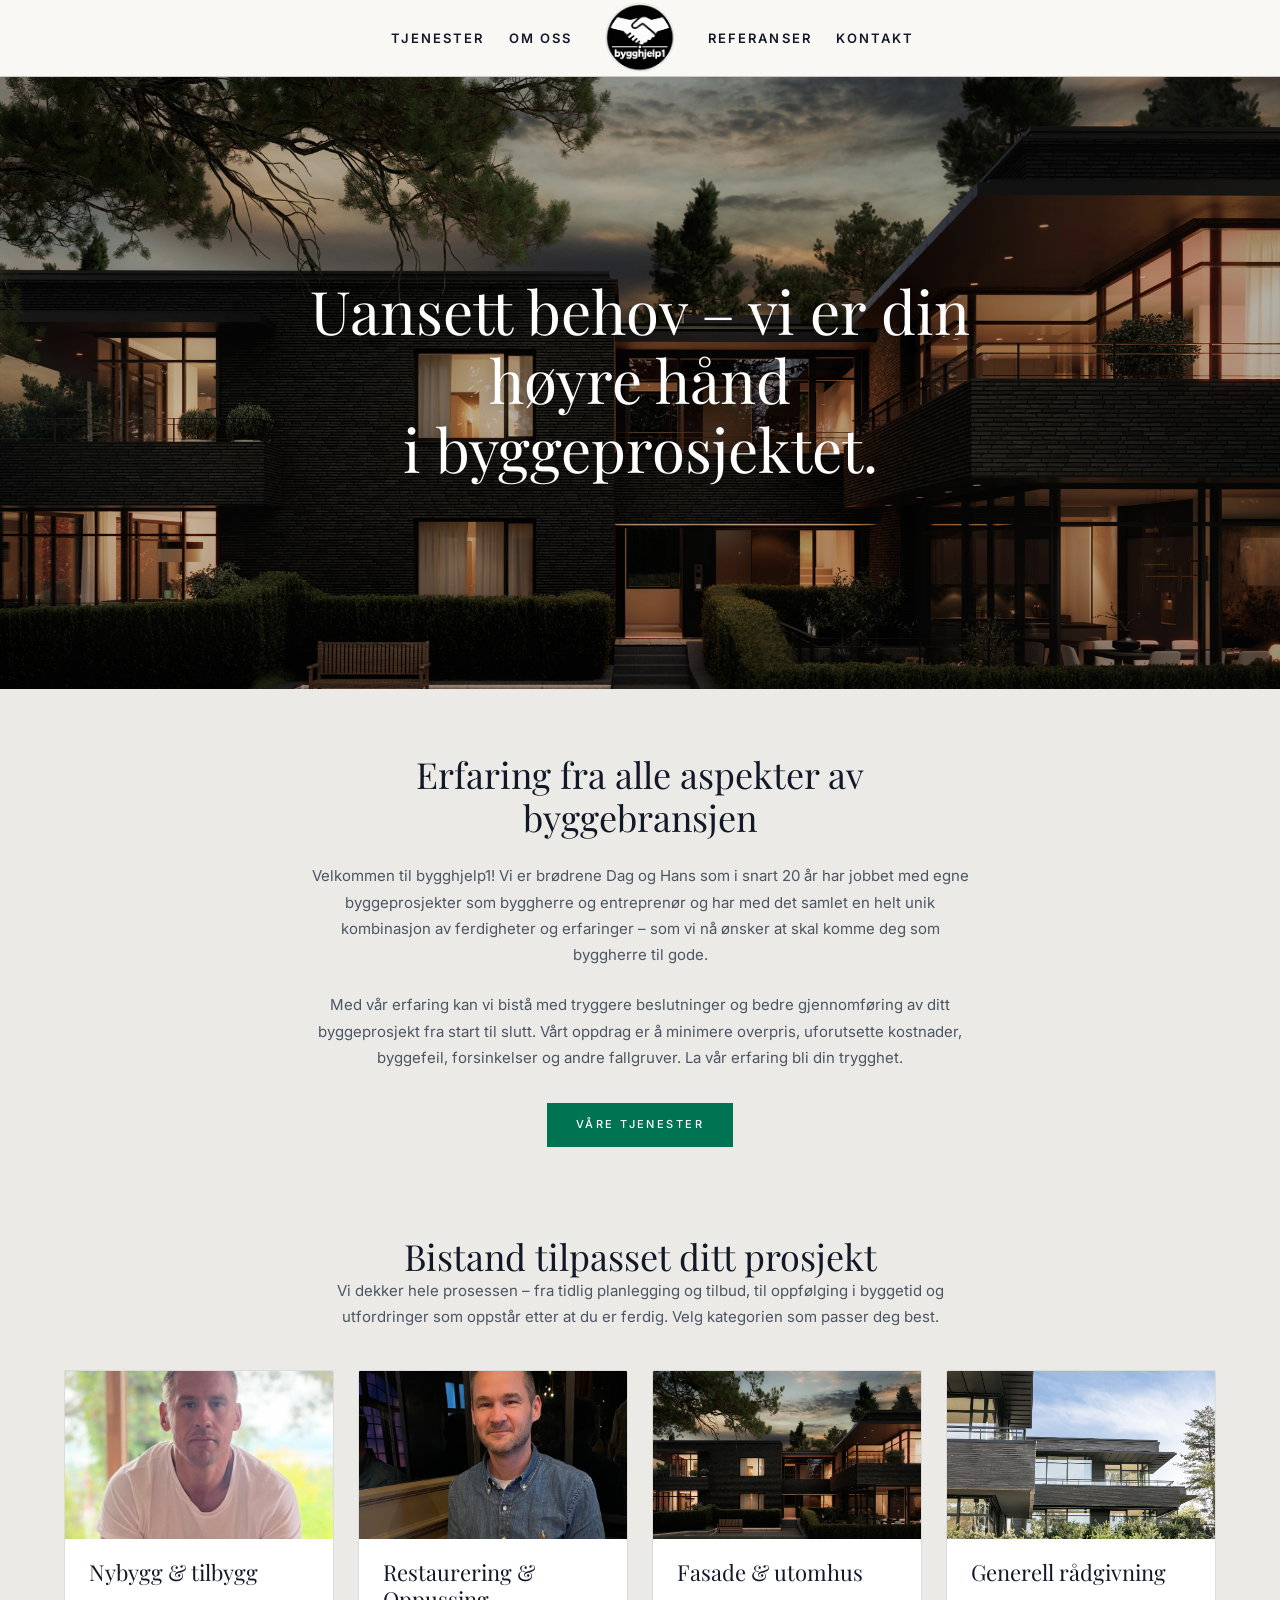
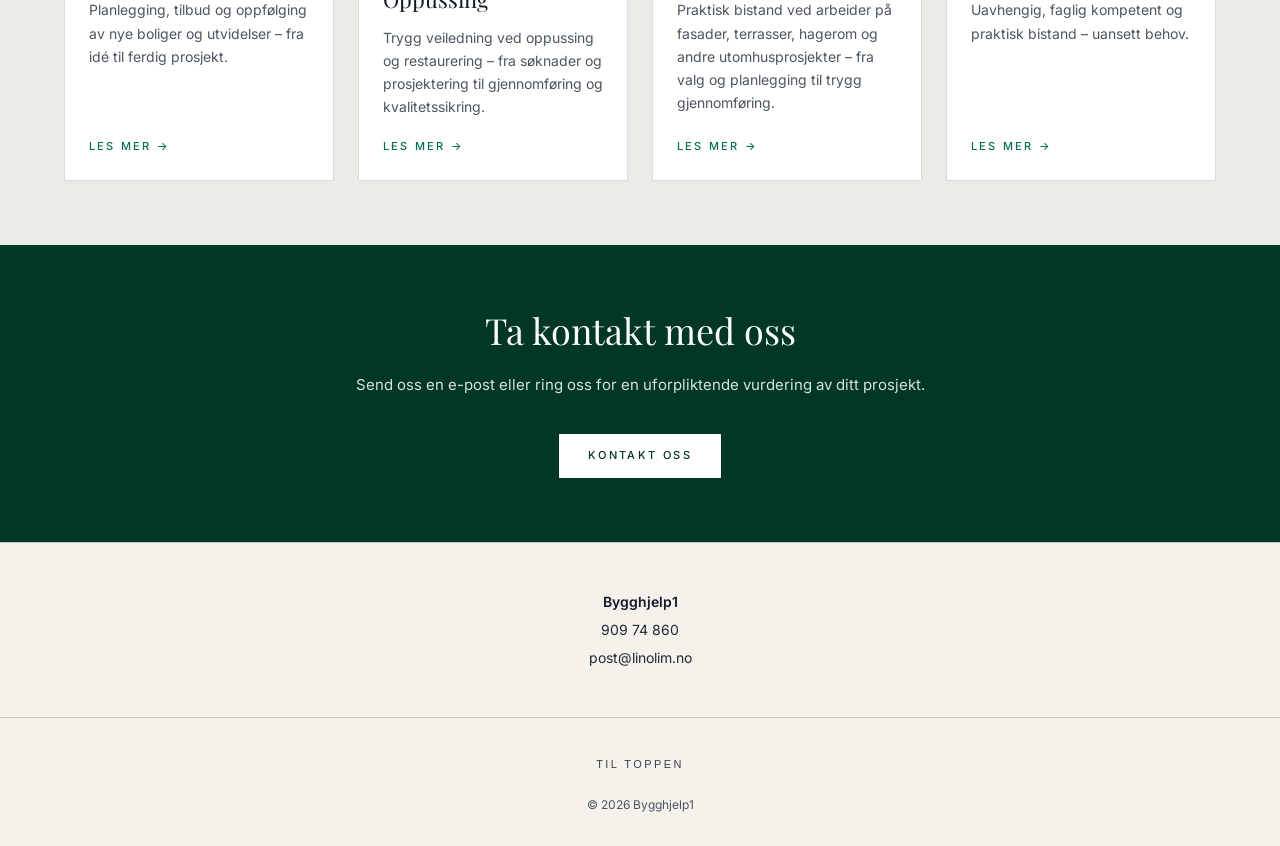
==== index.html @ 8d543c99 "Add rehab reference cards and refresh homepage intro copy. Co-authored-by: Cursor <cursoragent@curso" ====
<!doctype html>
<html lang="no">
  <head>
    <meta charset="UTF-8" />
    <meta name="viewport" content="width=device-width, initial-scale=1.0" />
    <title>Bygghjelp1 | Byggkonsulent-tjenester</title>
    <meta
      name="description"
      content="Bygghjelp1 hjelper privatpersoner og profesjonelle med bedre pris, kvalitet og fremdrift i byggeprosjekter."
    />
    <link rel="stylesheet" href="styles.css" />
  </head>
  <body class="page-shell">
    <header class="site-header">
      <div class="header-bar">
        <div class="header-inner">
          <nav class="nav-left" aria-label="Hovedmeny venstre">
            <a class="nav-link" data-nav-link href="tjenester.html">Tjenester</a>
            <a class="nav-link" data-nav-link href="om-oss.html">Om oss</a>
          </nav>
          <a class="site-logo" href="index.html" aria-label="Bygghjelp1">
            <img src="assets/external/bygghjelp1-logo.png" alt="Bygghjelp1" />
          </a>
          <nav class="nav-right" aria-label="Hovedmeny høyre">
            <a class="nav-link" data-nav-link href="referanser.html">Referanser</a>
            <a class="nav-link" data-nav-link href="kontakt.html">Kontakt</a>
          </nav>
          <button type="button" class="menu-toggle" data-menu-toggle aria-expanded="false" aria-label="Åpne meny">
            <svg data-menu-icon-open xmlns="http://www.w3.org/2000/svg" fill="none" viewBox="0 0 24 24" stroke="currentColor" stroke-width="1.5"><path stroke-linecap="round" stroke-linejoin="round" d="M4 6h16M4 12h16M4 18h16"/></svg>
            <svg data-menu-icon-close hidden xmlns="http://www.w3.org/2000/svg" fill="none" viewBox="0 0 24 24" stroke="currentColor" stroke-width="1.5"><path stroke-linecap="round" stroke-linejoin="round" d="M6 18L18 6M6 6l12 12"/></svg>
          </button>
        </div>
      </div>
      <nav class="mobile-nav" data-mobile-nav aria-label="Mobilmeny">
        <div class="mobile-nav-links container">
          <a class="nav-link" data-nav-link href="tjenester.html">Tjenester</a>
          <a class="nav-link" data-nav-link href="om-oss.html">Om oss</a>
          <a class="nav-link" data-nav-link href="referanser.html">Referanser</a>
          <a class="nav-link" data-nav-link href="kontakt.html">Kontakt</a>
        </div>
      </nav>
    </header>

    <main>
      <section class="page-hero page-hero-home">
        <img
          class="page-hero-home-image"
          src="assets/external/2.jpg"
          alt="Byggeprosjekt"
        />
        <div class="page-hero-content">
          <h1>
            Uansett behov – vi er din høyre hånd
            <br class="hide-mobile" />
            i byggeprosjektet.
          </h1>
        </div>
      </section>

      <section class="intro-section section-sand">
        <div class="container-narrow text-center">
          <h2 class="section-title">Erfaring fra alle aspekter av byggebransjen</h2>
          <p class="section-intro">
            Velkommen til bygghjelp1! Vi er brødrene Dag og Hans som i snart 20 år har jobbet med
            egne byggeprosjekter som byggherre og entreprenør og har med det samlet en helt unik
            kombinasjon av ferdigheter og erfaringer – som vi nå ønsker at skal komme deg som
            byggherre til gode.
          </p>
          <p class="section-intro">
            Med vår erfaring kan vi bistå med tryggere beslutninger og bedre gjennomføring av ditt
            byggeprosjekt fra start til slutt. Vårt oppdrag er å minimere overpris, uforutsette
            kostnader, byggefeil, forsinkelser og andre fallgruver. La vår erfaring bli din trygghet.
          </p>
          <div class="section-actions">
            <a class="btn btn-primary" href="referanser.html">Våre tjenester</a>
          </div>
        </div>
      </section>

      <section class="content-section section-sand">
        <div class="container">
          <div class="container-narrow text-center">
            <h2 class="section-title">Bistand tilpasset ditt prosjekt</h2>
            <p class="section-intro">
              Vi dekker hele prosessen – fra tidlig planlegging og tilbud, til oppfølging i
              byggetid og utfordringer som oppstår etter at du er ferdig. Velg kategorien som
              passer deg best.
            </p>
          </div>

          <div class="card-grid cols-4" style="margin-top: 2.5rem">
            <a class="card" href="tjenester.html#nybygg">
              <div class="card-image">
                <img src="assets/external/Dag foto.jpg" alt="Nybygg og tilbygg" />
              </div>
              <div class="card-body">
                <h2>Nybygg & tilbygg</h2>
                <p>
                  Planlegging, tilbud og oppfølging av nye boliger og utvidelser – fra idé til
                  ferdig prosjekt.
                </p>
                <span class="card-link">Les mer →</span>
              </div>
            </a>

            <a class="card" href="tjenester.html#restaurering">
              <div class="card-image">
                <img src="assets/external/Hans foto.jpg" alt="Restaurering og oppussing" />
              </div>
              <div class="card-body">
                <h2>Restaurering & Oppussing</h2>
                <p>
                  Trygg veiledning ved oppussing og restaurering – fra søknader og prosjektering
                  til gjennomføring og kvalitetssikring.
                </p>
                <span class="card-link">Les mer →</span>
              </div>
            </a>

            <a class="card" href="tjenester.html#fasade">
              <div class="card-image">
                <img src="assets/external/2.jpg" alt="Fasade og utomhus" />
              </div>
              <div class="card-body">
                <h2>Fasade & utomhus</h2>
                <p>
                  Praktisk bistand ved arbeider på fasader, terrasser, hagerom og andre
                  utomhusprosjekter – fra valg og planlegging til trygg gjennomføring.
                </p>
                <span class="card-link">Les mer →</span>
              </div>
            </a>

            <a class="card" href="tjenester.html#radgivning">
              <div class="card-image">
                <img src="assets/external/heyerdahlsvei-hero.jpg" alt="Generell rådgivning" />
              </div>
              <div class="card-body">
                <h2>Generell rådgivning</h2>
                <p>
                  Uavhengig, faglig kompetent og praktisk bistand – uansett behov.
                </p>
                <span class="card-link">Les mer →</span>
              </div>
            </a>
          </div>
        </div>
      </section>

      <section class="cta-band cta-band-green">
        <div class="container-narrow">
          <h2>Ta kontakt med oss</h2>
          <p>
            Send oss en e-post eller ring oss for en uforpliktende vurdering av ditt prosjekt.
          </p>
          <div class="hero-actions">
            <a class="btn btn-primary" href="kontakt.html">Kontakt oss</a>
          </div>
        </div>
      </section>
    </main>

    <footer class="site-footer">
      <div class="footer-main">
        <p class="footer-brand-name">Bygghjelp1</p>
        <a href="tel:+4790974860">909 74 860</a>
        <a href="mailto:post@linolim.no">post@linolim.no</a>
      </div>
      <div class="footer-bottom">
        <button type="button" data-scroll-top>Til toppen</button>
        <p>© 2026 Bygghjelp1</p>
      </div>
    </footer>

    <script src="site.js"></script>
  </body>
</html>
---- styles.css ----
@import url("https://fonts.googleapis.com/css2?family=Playfair+Display:wght@400;500;600;700&family=Inter:wght@300;400;500;600&display=swap");

:root {
  --header-bg: #faf8f5;
  --sand: #eceae6;
  --footer-bg: #f5f2eb;
  --green: #007352;
  --green-dark: #003725;
  --green-hover: #005a3f;
  --text: #111827;
  --muted: #4b5563;
  --border: rgba(120, 113, 108, 0.35);
  --max-width: 72rem;
}

*,
*::before,
*::after {
  box-sizing: border-box;
}

html {
  scroll-behavior: smooth;
}

body {
  margin: 0;
  font-family: Inter, "Segoe UI", Roboto, Arial, sans-serif;
  color: var(--text);
  background: #fff;
  line-height: 1.6;
}

img {
  max-width: 100%;
  height: auto;
  display: block;
}

a {
  color: inherit;
}

.container {
  width: min(var(--max-width), 92vw);
  margin: 0 auto;
}

.container-narrow {
  width: min(42rem, 92vw);
  margin: 0 auto;
}

.eyebrow {
  margin: 0 0 1.25rem;
  font-size: 0.6875rem;
  font-weight: 600;
  letter-spacing: 0.22em;
  text-transform: uppercase;
  color: var(--green);
}

.section-title {
  margin: 0;
  font-family: "Playfair Display", Georgia, serif;
  font-weight: 300;
  line-height: 1.2;
  font-size: clamp(1.5rem, 3vw, 2.25rem);
  color: var(--text);
}

.section-intro {
  margin: 1.5rem 0 0;
  font-size: 0.9375rem;
  color: var(--muted);
  line-height: 1.75;
}

.text-center {
  text-align: center;
}

/* Header */

.site-header {
  position: sticky;
  top: 0;
  z-index: 50;
}

.header-bar {
  background: var(--header-bg);
  border-bottom: 1px solid var(--border);
}

.header-inner {
  display: grid;
  grid-template-columns: 2.5rem 1fr 2.5rem;
  align-items: center;
  width: min(var(--max-width), 92vw);
  margin: 0 auto;
  padding: 0 1rem;
  min-height: 4rem;
}

.nav-left,
.nav-right {
  display: none;
  align-items: center;
  gap: 1.5rem;
}

.nav-left {
  justify-content: flex-end;
  padding-right: 2rem;
}

.nav-right {
  padding-left: 2rem;
}

.nav-link {
  font-size: 0.8125rem;
  font-weight: 600;
  letter-spacing: 0.16em;
  text-transform: uppercase;
  text-decoration: none;
  color: #111827;
  transition: color 0.2s ease;
}

.nav-link:hover,
.nav-link.is-active {
  color: var(--green);
}

.site-logo {
  grid-column: 2;
  justify-self: center;
  text-decoration: none;
  line-height: 0;
}

.site-logo img {
  display: block;
  height: 3rem;
  width: 3rem;
  border-radius: 50%;
  object-fit: contain;
}

.menu-toggle {
  grid-column: 3;
  justify-self: end;
  border: 0;
  background: transparent;
  padding: 0.5rem;
  cursor: pointer;
  color: #1f2937;
}

.menu-toggle svg {
  width: 1.5rem;
  height: 1.5rem;
}

.mobile-nav {
  display: none;
  background: var(--header-bg);
  border-bottom: 1px solid var(--border);
  padding: 1rem;
}

.mobile-nav.is-open {
  display: block;
}

.mobile-nav-links {
  display: flex;
  flex-direction: column;
  gap: 0;
}

.mobile-nav-links .nav-link {
  display: block;
  padding: 0.75rem 0;
  font-size: 0.875rem;
}

.mobile-nav-divider {
  border-top: 1px solid var(--border);
  margin: 0.75rem 0;
  padding-top: 0.75rem;
}

@media (min-width: 1024px) {
  .header-inner {
    grid-template-columns: 1fr auto 1fr;
    min-height: 4.75rem;
  }

  .nav-left {
    display: flex;
    grid-column: 1;
  }

  .site-logo {
    grid-column: 2;
  }

  .nav-right {
    display: flex;
    grid-column: 3;
  }

  .menu-toggle {
    display: none;
  }

  .site-logo img {
    height: 4rem;
    width: 4rem;
  }
}

@media (min-width: 1280px) {
  .site-logo img {
    height: 4.5rem;
    width: 4.5rem;
  }
}

main {
  flex: 1;
}

.page-shell {
  min-height: 100vh;
  display: flex;
  flex-direction: column;
}

/* Hero */

.page-hero {
  position: relative;
  width: 100%;
  min-height: 440px;
  height: 68vh;
  max-height: 760px;
  overflow: hidden;
  background: #6a6358;
}

.page-hero img {
  position: absolute;
  inset: 0;
  width: 100%;
  height: 100%;
  object-fit: cover;
}

.page-hero-home-image {
  object-position: center 74%;
}

@media (max-width: 1024px) {
  .page-hero-home-image {
    object-position: right 74%;
  }
}

.page-hero-home::after {
  content: "";
  position: absolute;
  inset: 0;
  z-index: 1;
  background: rgba(0, 0, 0, 0.2);
  pointer-events: none;
}

.page-hero-overlay {
  position: absolute;
  inset: 0;
  background: rgba(0, 0, 0, 0.5);
}

.page-hero-content {
  position: absolute;
  inset: 0;
  z-index: 2;
  display: flex;
  flex-direction: column;
  align-items: center;
  justify-content: center;
  text-align: center;
  padding: 1.5rem 1.5rem 2rem;
}

.page-hero h1 {
  margin: 0;
  max-width: 48rem;
  font-family: "Playfair Display", Georgia, serif;
  font-weight: 300;
  font-size: clamp(1.875rem, 5vw, 3.75rem);
  line-height: 1.15;
  color: #fff;
  text-shadow: 0 2px 16px rgba(0, 0, 0, 0.35);
}

.hero-actions {
  margin-top: 2rem;
  display: flex;
  flex-wrap: wrap;
  justify-content: center;
  gap: 1rem;
}

/* Buttons */

.btn {
  display: inline-flex;
  align-items: center;
  justify-content: center;
  padding: 0.75rem 1.75rem;
  font-size: 0.6875rem;
  font-weight: 500;
  letter-spacing: 0.22em;
  text-transform: uppercase;
  text-decoration: none;
  transition: background 0.2s ease, color 0.2s ease, border-color 0.2s ease;
  border: 1px solid transparent;
}

.btn-primary {
  background: var(--green);
  color: #fff;
}

.btn-primary:hover {
  background: var(--green-hover);
}

.btn-outline-light {
  border-color: rgba(255, 255, 255, 0.8);
  color: #fff;
}

.btn-outline-light:hover {
  background: #fff;
  color: var(--text);
}

.btn-outline-dark {
  border-color: rgba(0, 55, 37, 0.3);
  color: var(--green-dark);
}

.btn-outline-dark:hover {
  background: var(--green-dark);
  border-color: var(--green-dark);
  color: #fff;
}

/* Sections */

.section-sand {
  background: var(--sand);
}

.section-white {
  background: #fff;
}

.section-green {
  background: var(--green-dark);
  color: #fff;
}

.intro-section {
  padding: 4rem 0 1.5rem;
}

.content-section {
  padding: 4rem 0;
}

.content-section p {
  margin: 0 0 1rem;
  font-size: 0.9375rem;
  color: var(--muted);
  line-height: 1.75;
}

.content-section p:last-child {
  margin-bottom: 0;
}

.section-actions {
  margin-top: 2rem;
}

/* Cards */

.card-grid {
  display: grid;
  grid-template-columns: 1fr;
  gap: 1.5rem;
}

.card {
  display: flex;
  flex-direction: column;
  overflow: hidden;
  border: 1px solid rgba(120, 113, 108, 0.25);
  border-radius: 2px;
  background: #fff;
  text-decoration: none;
  color: inherit;
  transition: box-shadow 0.2s ease;
}

.card:hover {
  box-shadow: 0 10px 30px rgba(0, 0, 0, 0.08);
}

.card-image {
  position: relative;
  aspect-ratio: 16 / 10;
  overflow: hidden;
  background: var(--sand);
}

.card-image img {
  width: 100%;
  height: 100%;
  object-fit: cover;
  transition: transform 0.35s ease;
}

.card:hover .card-image img {
  transform: scale(1.04);
}

.card-badge {
  position: absolute;
  top: 0.75rem;
  left: 0.75rem;
  padding: 0.25rem 0.75rem;
  background: var(--green-dark);
  color: #fff;
  font-size: 0.625rem;
  letter-spacing: 0.18em;
  text-transform: uppercase;
  border-radius: 2px;
}

.card-body {
  display: flex;
  flex: 1;
  flex-direction: column;
  padding: 1.25rem 1.5rem 1.5rem;
}

.card-body h2,
.card-body h3 {
  margin: 0;
  font-family: "Playfair Display", Georgia, serif;
  font-weight: 300;
  font-size: 1.375rem;
  line-height: 1.25;
}

.card-body p {
  margin: 0.75rem 0 0;
  flex: 1;
  font-size: 0.875rem;
  color: var(--muted);
  line-height: 1.65;
}

.card-link {
  margin-top: 1.25rem;
  font-size: 0.6875rem;
  font-weight: 500;
  letter-spacing: 0.2em;
  text-transform: uppercase;
  color: var(--green);
}

/* Feature split */

.feature-split {
  display: grid;
  grid-template-columns: 1fr;
}

.feature-split-image {
  position: relative;
  min-height: 280px;
  background: var(--sand);
}

.feature-split-image img {
  position: absolute;
  inset: 0;
  width: 100%;
  height: 100%;
  object-fit: cover;
}

.feature-split-copy {
  display: flex;
  align-items: center;
  padding: 3rem 1.5rem;
}

.feature-split-copy-inner {
  max-width: 36rem;
}

.feature-split-copy .section-title {
  margin-bottom: 1.25rem;
}

.feature-split-copy p {
  margin: 0 0 1rem;
  font-size: 0.9375rem;
  color: var(--muted);
  line-height: 1.75;
}

@media (min-width: 1024px) {
  .feature-split {
    grid-template-columns: 1fr 1fr;
  }

  .feature-split.reverse .feature-split-image {
    order: 2;
  }

  .feature-split.reverse .feature-split-copy {
    order: 1;
  }

  .feature-split-image {
    min-height: 520px;
  }

  .feature-split-copy {
    padding: 4rem 3.5rem;
  }

  .card-grid.cols-2 {
    grid-template-columns: repeat(2, 1fr);
  }

  .card-grid.cols-3 {
    grid-template-columns: repeat(3, 1fr);
  }

  .card-grid.cols-4 {
    grid-template-columns: repeat(4, 1fr);
  }
}

/* CTA band */

.cta-band {
  padding: 4rem 0;
  text-align: center;
}

.cta-band h2 {
  margin: 0;
  font-family: "Playfair Display", Georgia, serif;
  font-weight: 300;
  font-size: clamp(1.5rem, 3vw, 2.25rem);
  line-height: 1.2;
}

.cta-band p {
  margin: 1.25rem auto 0;
  max-width: 42rem;
  font-size: 0.9375rem;
  line-height: 1.75;
}

.cta-band .hero-actions {
  margin-top: 2.25rem;
}

.cta-band-green {
  background: var(--green-dark);
  color: #fff;
}

.cta-band-green p {
  color: rgba(255, 255, 255, 0.85);
}

.cta-band-green .btn-primary {
  background: #fff;
  color: var(--green-dark);
}

.cta-band-green .btn-primary:hover {
  background: rgba(255, 255, 255, 0.9);
}

.cta-band-green .btn-outline-light {
  border-color: rgba(255, 255, 255, 0.8);
  color: #fff;
}

/* Contact grid */

.contact-grid {
  display: grid;
  grid-template-columns: 1fr;
  gap: 2rem;
  margin-top: 3rem;
  text-align: center;
}

.contact-grid h3 {
  margin: 0 0 0.75rem;
  font-size: 0.6875rem;
  font-weight: 600;
  letter-spacing: 0.22em;
  text-transform: uppercase;
  color: var(--green);
}

.contact-grid p,
.contact-grid a {
  margin: 0;
  font-size: 0.9375rem;
  color: var(--text);
  text-decoration: none;
}

.contact-grid a:hover {
  color: var(--green);
}

@media (min-width: 640px) {
  .contact-grid {
    grid-template-columns: repeat(3, 1fr);
  }
}

/* Profiles */

.mission-quote {
  max-width: 42rem;
  margin: 0 auto;
  padding: 0 1.5rem;
  border-left: 1px solid rgba(120, 113, 108, 0.35);
  border-right: 1px solid rgba(120, 113, 108, 0.35);
}

.mission-quote p {
  margin: 0;
  text-align: center;
  font-family: "Playfair Display", Georgia, serif;
  font-weight: 300;
  font-size: clamp(1.25rem, 2.5vw, 1.75rem);
  line-height: 1.45;
  color: var(--text);
}

.profiles {
  display: grid;
  grid-template-columns: 1fr;
  gap: 1.5rem;
  margin-top: 2rem;
}

.profile-card {
  overflow: hidden;
  border: 1px solid rgba(120, 113, 108, 0.25);
  border-radius: 2px;
  background: #fff;
}

.profile-card img {
  width: 100%;
  height: 320px;
  object-fit: cover;
}

.profile-content {
  padding: 1.25rem;
}

.profile-content h3 {
  margin: 0 0 0.5rem;
  font-family: "Playfair Display", Georgia, serif;
  font-weight: 400;
}

.profile-content p {
  margin: 0;
  color: var(--muted);
  font-size: 0.9375rem;
}

@media (min-width: 768px) {
  .profiles {
    grid-template-columns: repeat(2, 1fr);
  }
}

/* Footer */

.site-footer {
  background: var(--footer-bg);
  border-top: 1px solid var(--border);
  text-align: center;
}

.footer-main {
  width: 100%;
  padding: 2.5rem 1rem;
}

.footer-brand-name {
  margin: 0;
  font-size: 0.875rem;
  font-weight: 600;
  color: #111827;
}

.footer-main a {
  display: block;
  margin: 0.35rem 0 0;
  font-size: 0.875rem;
  color: #1f2937;
  text-decoration: none;
}

.footer-main a:hover {
  color: var(--green);
}

.footer-bottom {
  border-top: 1px solid rgba(120, 113, 108, 0.35);
  padding: 2rem 0;
  text-align: center;
}

.footer-bottom button {
  border: 0;
  background: transparent;
  cursor: pointer;
  font-size: 0.6875rem;
  letter-spacing: 0.22em;
  text-transform: uppercase;
  color: #374151;
  margin-bottom: 1.5rem;
}

.footer-bottom button:hover {
  color: #111827;
}

.footer-bottom p {
  margin: 0;
  font-size: 0.75rem;
  color: #4b5563;
  line-height: 1.6;
}

@media (min-width: 1024px) {
  .footer-main {
    padding: 3rem 0;
  }
}

@media (max-width: 639px) {
  .hide-mobile {
    display: none;
  }
}
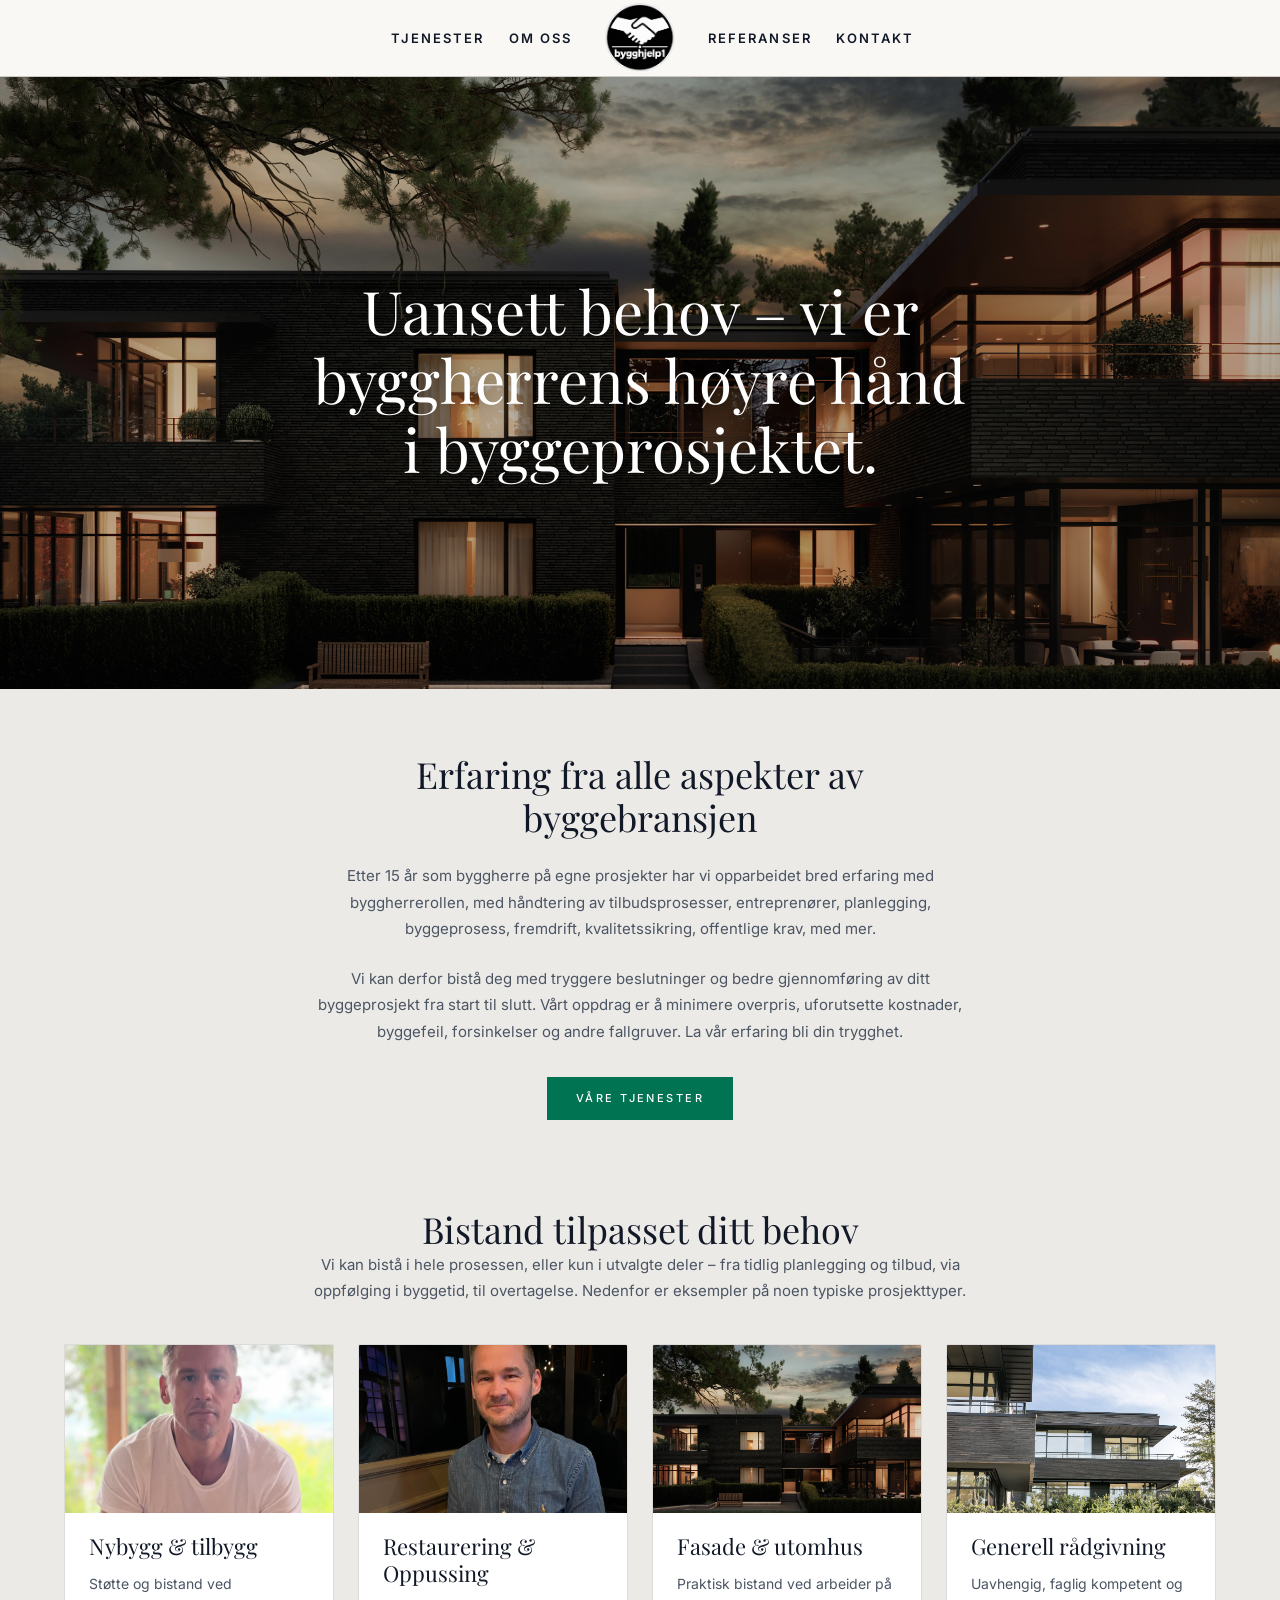
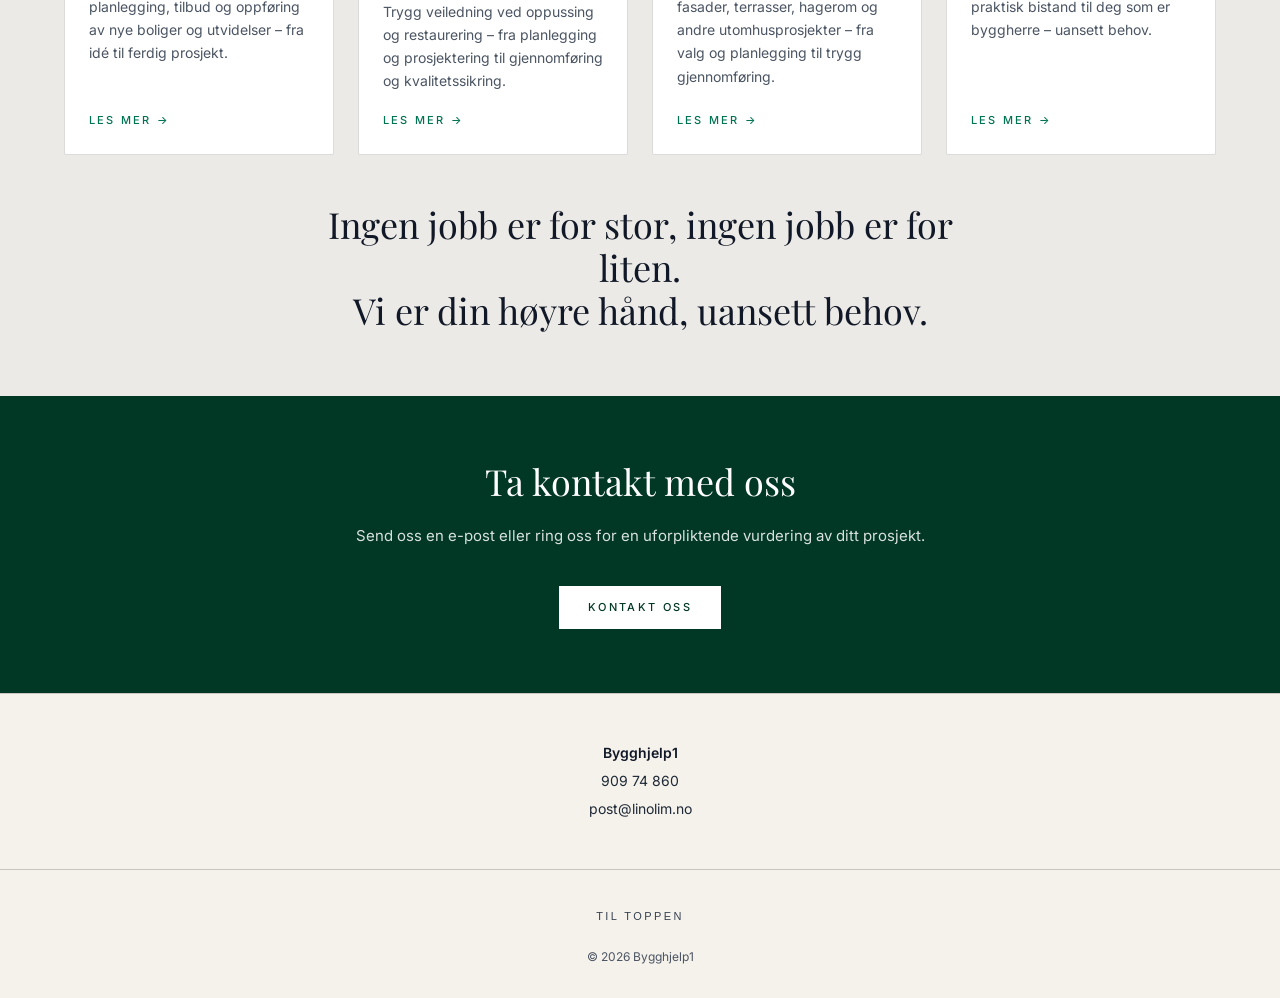
==== commit f2694988: "Update site copy from Hans's homepage feedback. Co-authored-by: Cursor <cursoragent@cursor.com>" ====
--- a/index.html
+++ b/index.html
@@ -50,7 +50,7 @@
         />
         <div class="page-hero-content">
           <h1>
-            Uansett behov – vi er din høyre hånd
+            Uansett behov – vi er byggherrens høyre hånd
             <br class="hide-mobile" />
             i byggeprosjektet.
           </h1>
@@ -61,15 +61,15 @@
         <div class="container-narrow text-center">
           <h2 class="section-title">Erfaring fra alle aspekter av byggebransjen</h2>
           <p class="section-intro">
-            Velkommen til bygghjelp1! Vi er brødrene Dag og Hans som i snart 20 år har jobbet med
-            egne byggeprosjekter som byggherre og entreprenør og har med det samlet en helt unik
-            kombinasjon av ferdigheter og erfaringer – som vi nå ønsker at skal komme deg som
-            byggherre til gode.
+            Etter 15 år som byggherre på egne prosjekter har vi opparbeidet bred erfaring med
+            byggherrerollen, med håndtering av tilbudsprosesser, entreprenører, planlegging,
+            byggeprosess, fremdrift, kvalitetssikring, offentlige krav, med mer.
           </p>
           <p class="section-intro">
-            Med vår erfaring kan vi bistå med tryggere beslutninger og bedre gjennomføring av ditt
+            Vi kan derfor bistå deg med tryggere beslutninger og bedre gjennomføring av ditt
             byggeprosjekt fra start til slutt. Vårt oppdrag er å minimere overpris, uforutsette
-            kostnader, byggefeil, forsinkelser og andre fallgruver. La vår erfaring bli din trygghet.
+            kostnader, byggefeil, forsinkelser og andre fallgruver. La vår erfaring bli din
+            trygghet.
           </p>
           <div class="section-actions">
             <a class="btn btn-primary" href="referanser.html">Våre tjenester</a>
@@ -80,11 +80,11 @@
       <section class="content-section section-sand">
         <div class="container">
           <div class="container-narrow text-center">
-            <h2 class="section-title">Bistand tilpasset ditt prosjekt</h2>
+            <h2 class="section-title">Bistand tilpasset ditt behov</h2>
             <p class="section-intro">
-              Vi dekker hele prosessen – fra tidlig planlegging og tilbud, til oppfølging i
-              byggetid og utfordringer som oppstår etter at du er ferdig. Velg kategorien som
-              passer deg best.
+              Vi kan bistå i hele prosessen, eller kun i utvalgte deler – fra tidlig planlegging og
+              tilbud, via oppfølging i byggetid, til overtagelse. Nedenfor er eksempler på noen
+              typiske prosjekttyper.
             </p>
           </div>
 
@@ -96,8 +96,8 @@
               <div class="card-body">
                 <h2>Nybygg & tilbygg</h2>
                 <p>
-                  Planlegging, tilbud og oppfølging av nye boliger og utvidelser – fra idé til
-                  ferdig prosjekt.
+                  Støtte og bistand ved planlegging, tilbud og oppføring av nye boliger og
+                  utvidelser – fra idé til ferdig prosjekt.
                 </p>
                 <span class="card-link">Les mer →</span>
               </div>
@@ -110,8 +110,8 @@
               <div class="card-body">
                 <h2>Restaurering & Oppussing</h2>
                 <p>
-                  Trygg veiledning ved oppussing og restaurering – fra søknader og prosjektering
-                  til gjennomføring og kvalitetssikring.
+                  Trygg veiledning ved oppussing og restaurering – fra planlegging og
+                  prosjektering til gjennomføring og kvalitetssikring.
                 </p>
                 <span class="card-link">Les mer →</span>
               </div>
@@ -138,11 +138,19 @@
               <div class="card-body">
                 <h2>Generell rådgivning</h2>
                 <p>
-                  Uavhengig, faglig kompetent og praktisk bistand – uansett behov.
+                  Uavhengig, faglig kompetent og praktisk bistand til deg som er byggherre –
+                  uansett behov.
                 </p>
                 <span class="card-link">Les mer →</span>
               </div>
             </a>
+          </div>
+
+          <div class="container-narrow text-center" style="margin-top: 3rem">
+            <h2 class="section-title">
+              Ingen jobb er for stor, ingen jobb er for liten.<br />
+              Vi er din høyre hånd, uansett behov.
+            </h2>
           </div>
         </div>
       </section>
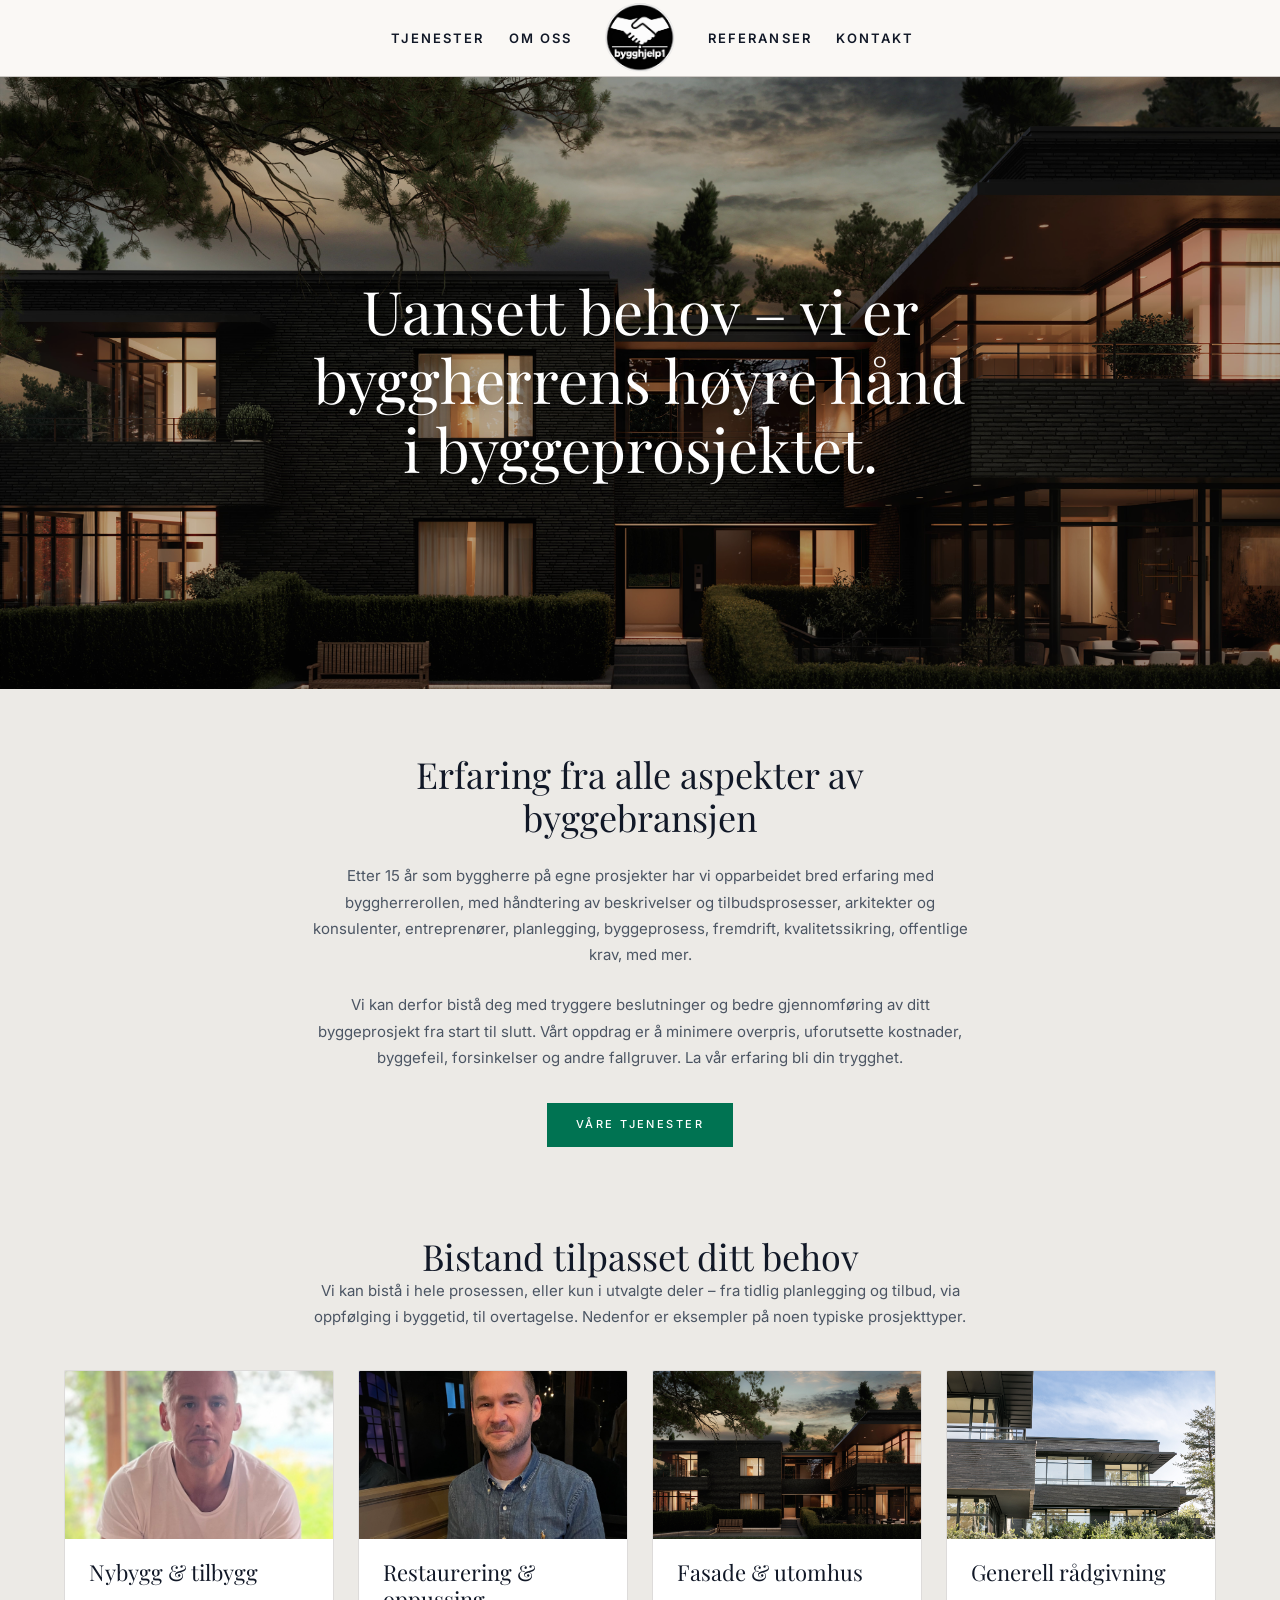
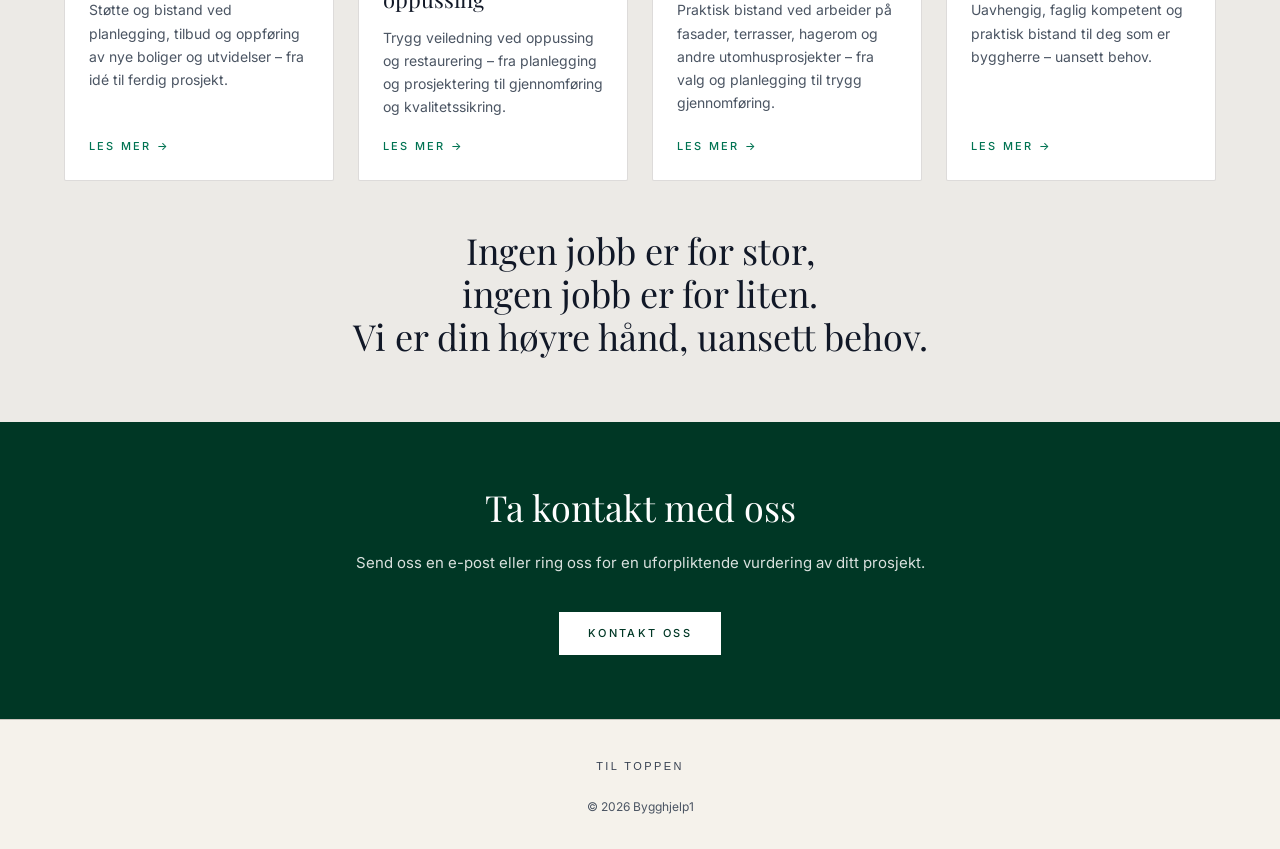
==== commit b95a0981: "Apply copy corrections from the 14 September review and keep contact details on the contact page. Co" ====
--- a/index.html
+++ b/index.html
@@ -6,7 +6,7 @@
     <title>Bygghjelp1 | Byggkonsulent-tjenester</title>
     <meta
       name="description"
-      content="Bygghjelp1 hjelper privatpersoner og profesjonelle med bedre pris, kvalitet og fremdrift i byggeprosjekter."
+      content="Bygghjelp1 hjelper privatpersoner og virksomheter med bedre pris, kvalitet og fremdrift i byggeprosjekter."
     />
     <link rel="stylesheet" href="styles.css" />
   </head>
@@ -62,8 +62,9 @@
           <h2 class="section-title">Erfaring fra alle aspekter av byggebransjen</h2>
           <p class="section-intro">
             Etter 15 år som byggherre på egne prosjekter har vi opparbeidet bred erfaring med
-            byggherrerollen, med håndtering av tilbudsprosesser, entreprenører, planlegging,
-            byggeprosess, fremdrift, kvalitetssikring, offentlige krav, med mer.
+            byggherrerollen, med håndtering av beskrivelser og tilbudsprosesser, arkitekter og
+            konsulenter, entreprenører, planlegging, byggeprosess, fremdrift, kvalitetssikring,
+            offentlige krav, med mer.
           </p>
           <p class="section-intro">
             Vi kan derfor bistå deg med tryggere beslutninger og bedre gjennomføring av ditt
@@ -72,7 +73,7 @@
             trygghet.
           </p>
           <div class="section-actions">
-            <a class="btn btn-primary" href="referanser.html">Våre tjenester</a>
+            <a class="btn btn-primary" href="tjenester.html">Våre tjenester</a>
           </div>
         </div>
       </section>
@@ -108,7 +109,7 @@
                 <img src="assets/external/Hans foto.jpg" alt="Restaurering og oppussing" />
               </div>
               <div class="card-body">
-                <h2>Restaurering & Oppussing</h2>
+                <h2>Restaurering & oppussing</h2>
                 <p>
                   Trygg veiledning ved oppussing og restaurering – fra planlegging og
                   prosjektering til gjennomføring og kvalitetssikring.
@@ -147,9 +148,10 @@
           </div>
 
           <div class="container-narrow text-center" style="margin-top: 3rem">
-            <h2 class="section-title">
-              Ingen jobb er for stor, ingen jobb er for liten.<br />
-              Vi er din høyre hånd, uansett behov.
+            <h2 class="section-title slogan-title">
+              <span>Ingen jobb er for stor,</span>
+              <span>ingen jobb er for liten.</span>
+              <span>Vi er din høyre hånd, uansett behov.</span>
             </h2>
           </div>
         </div>
@@ -169,11 +171,6 @@
     </main>
 
     <footer class="site-footer">
-      <div class="footer-main">
-        <p class="footer-brand-name">Bygghjelp1</p>
-        <a href="tel:+4790974860">909 74 860</a>
-        <a href="mailto:post@linolim.no">post@linolim.no</a>
-      </div>
       <div class="footer-bottom">
         <button type="button" data-scroll-top>Til toppen</button>
         <p>© 2026 Bygghjelp1</p>
--- a/styles.css
+++ b/styles.css
@@ -21,6 +21,7 @@
 
 html {
   scroll-behavior: smooth;
+  scroll-padding-top: 6rem;
 }
 
 body {
@@ -67,6 +68,15 @@
   line-height: 1.2;
   font-size: clamp(1.5rem, 3vw, 2.25rem);
   color: var(--text);
+}
+
+.slogan-title {
+  font-size: clamp(1.125rem, 5.4vw, 2.25rem);
+}
+
+.slogan-title span {
+  display: block;
+  white-space: nowrap;
 }
 
 .section-intro {
@@ -745,9 +755,12 @@
 }
 
 .footer-bottom {
-  border-top: 1px solid rgba(120, 113, 108, 0.35);
   padding: 2rem 0;
   text-align: center;
+}
+
+.footer-main + .footer-bottom {
+  border-top: 1px solid rgba(120, 113, 108, 0.35);
 }
 
 .footer-bottom button {
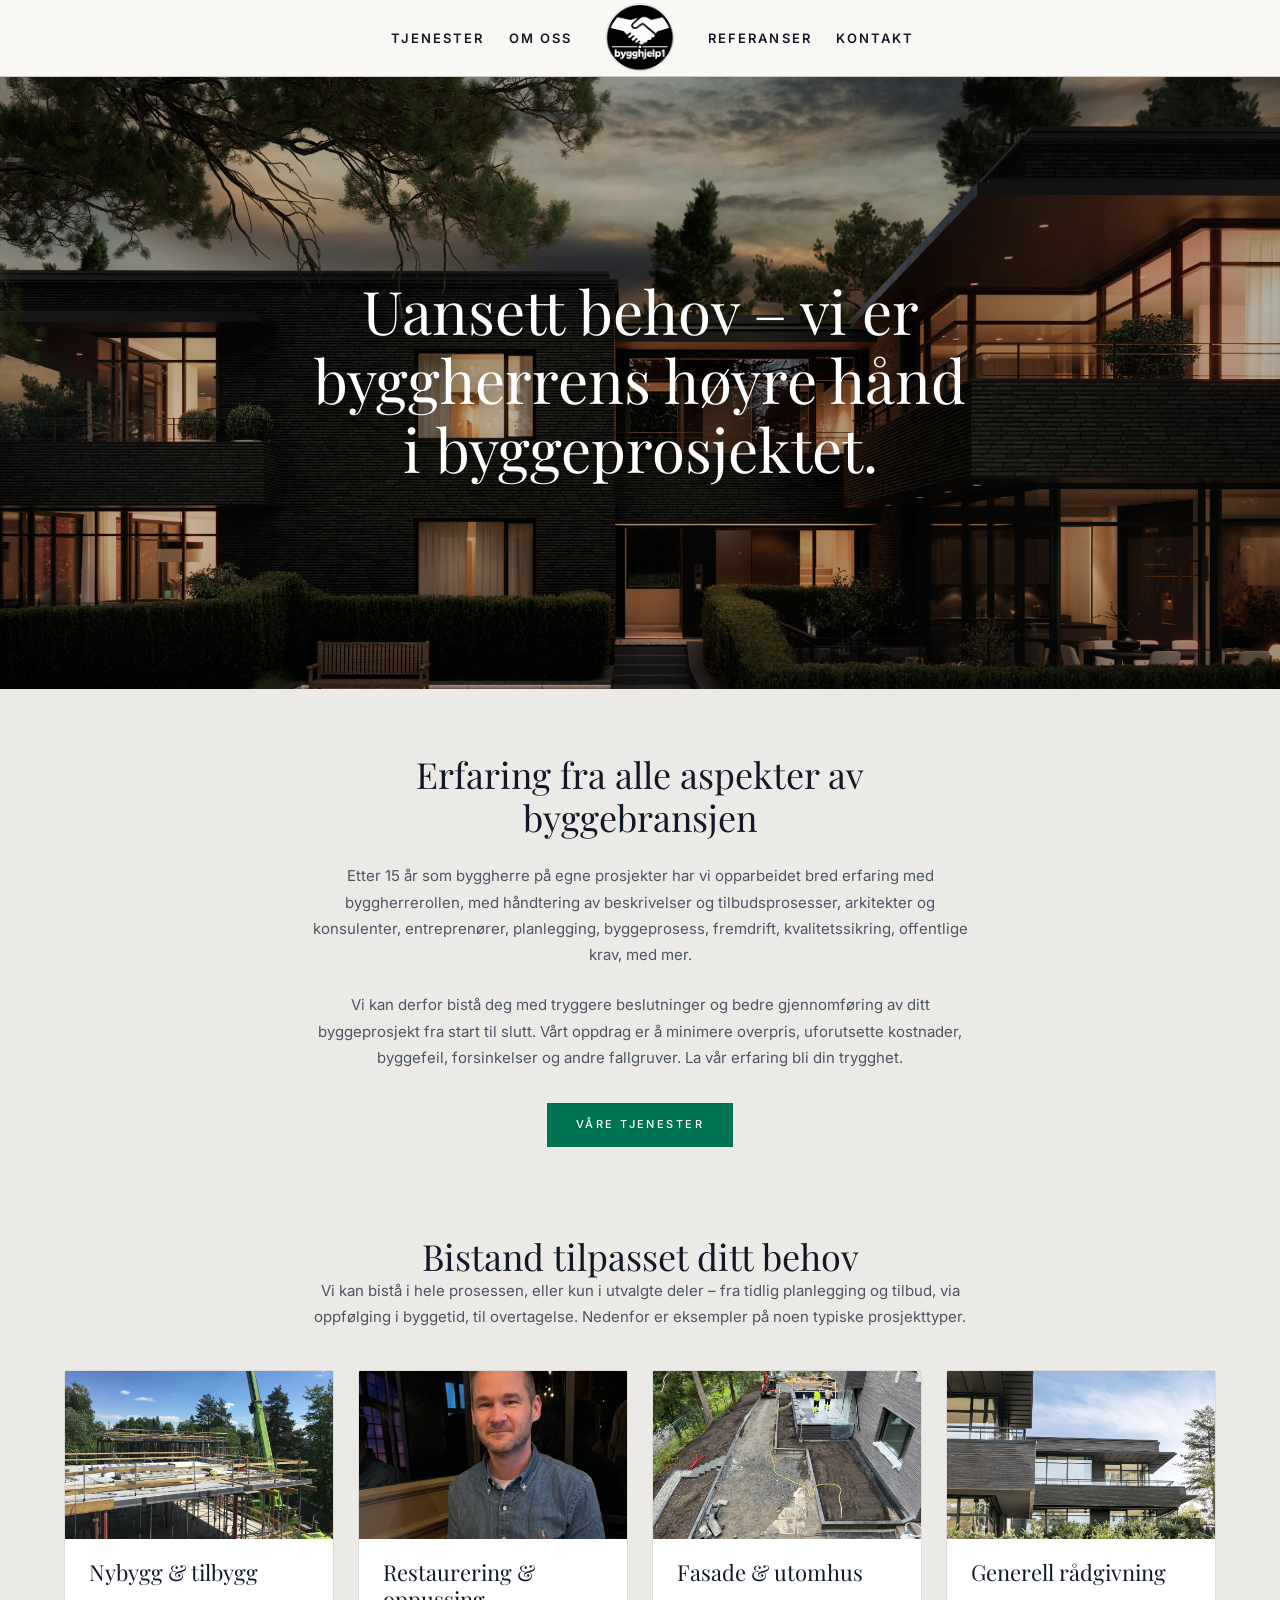
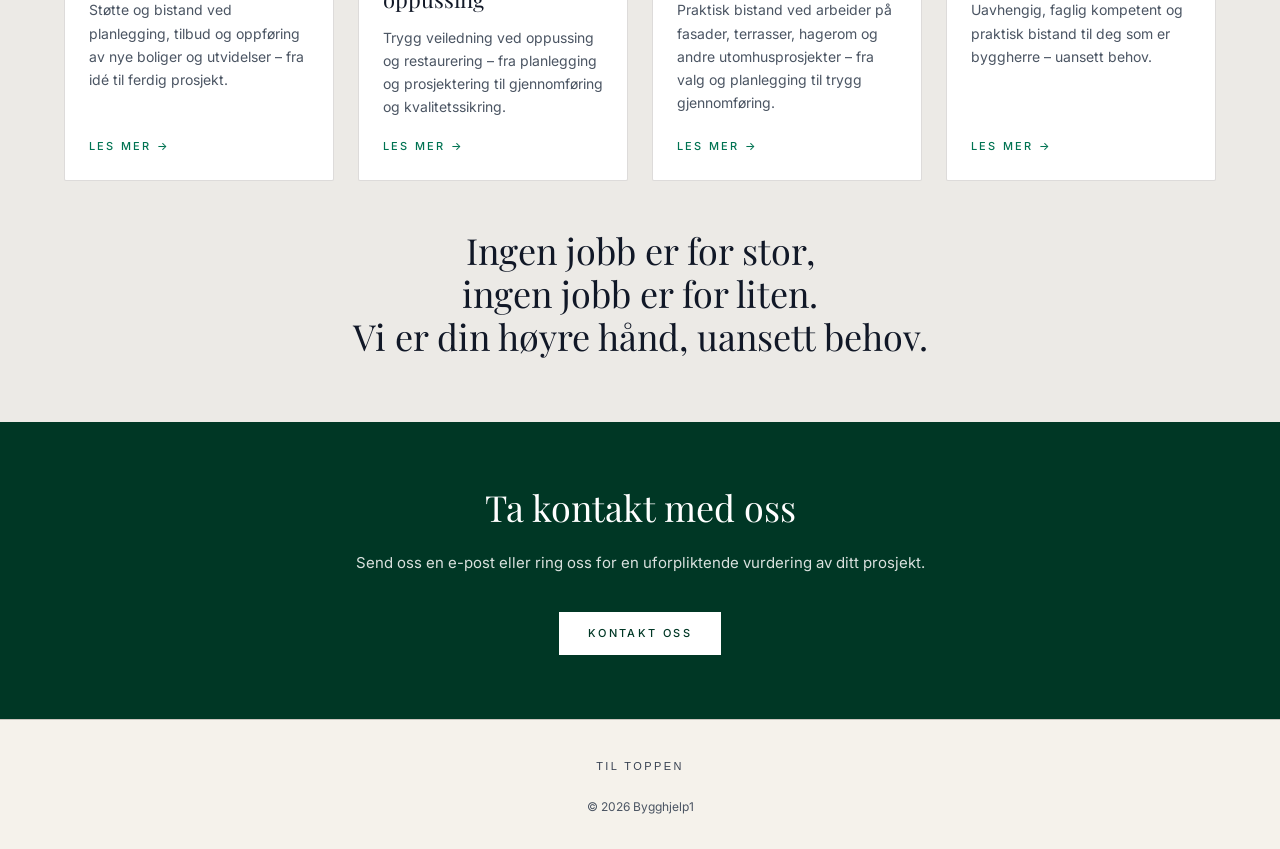
==== commit 89b9f6b3: "Add dedicated photos for Nybygg and Fasade service cards. Co-authored-by: Cursor <cursoragent@cursor" ====
--- a/index.html
+++ b/index.html
@@ -92,7 +92,7 @@
           <div class="card-grid cols-4" style="margin-top: 2.5rem">
             <a class="card" href="tjenester.html#nybygg">
               <div class="card-image">
-                <img src="assets/external/Dag foto.jpg" alt="Nybygg og tilbygg" />
+                <img src="assets/external/nybygg-tilbygg.jpg" alt="Nybygg og tilbygg" />
               </div>
               <div class="card-body">
                 <h2>Nybygg & tilbygg</h2>
@@ -120,7 +120,7 @@
 
             <a class="card" href="tjenester.html#fasade">
               <div class="card-image">
-                <img src="assets/external/2.jpg" alt="Fasade og utomhus" />
+                <img src="assets/external/fasade-utomhus.jpg" alt="Fasade og utomhus" />
               </div>
               <div class="card-body">
                 <h2>Fasade & utomhus</h2>
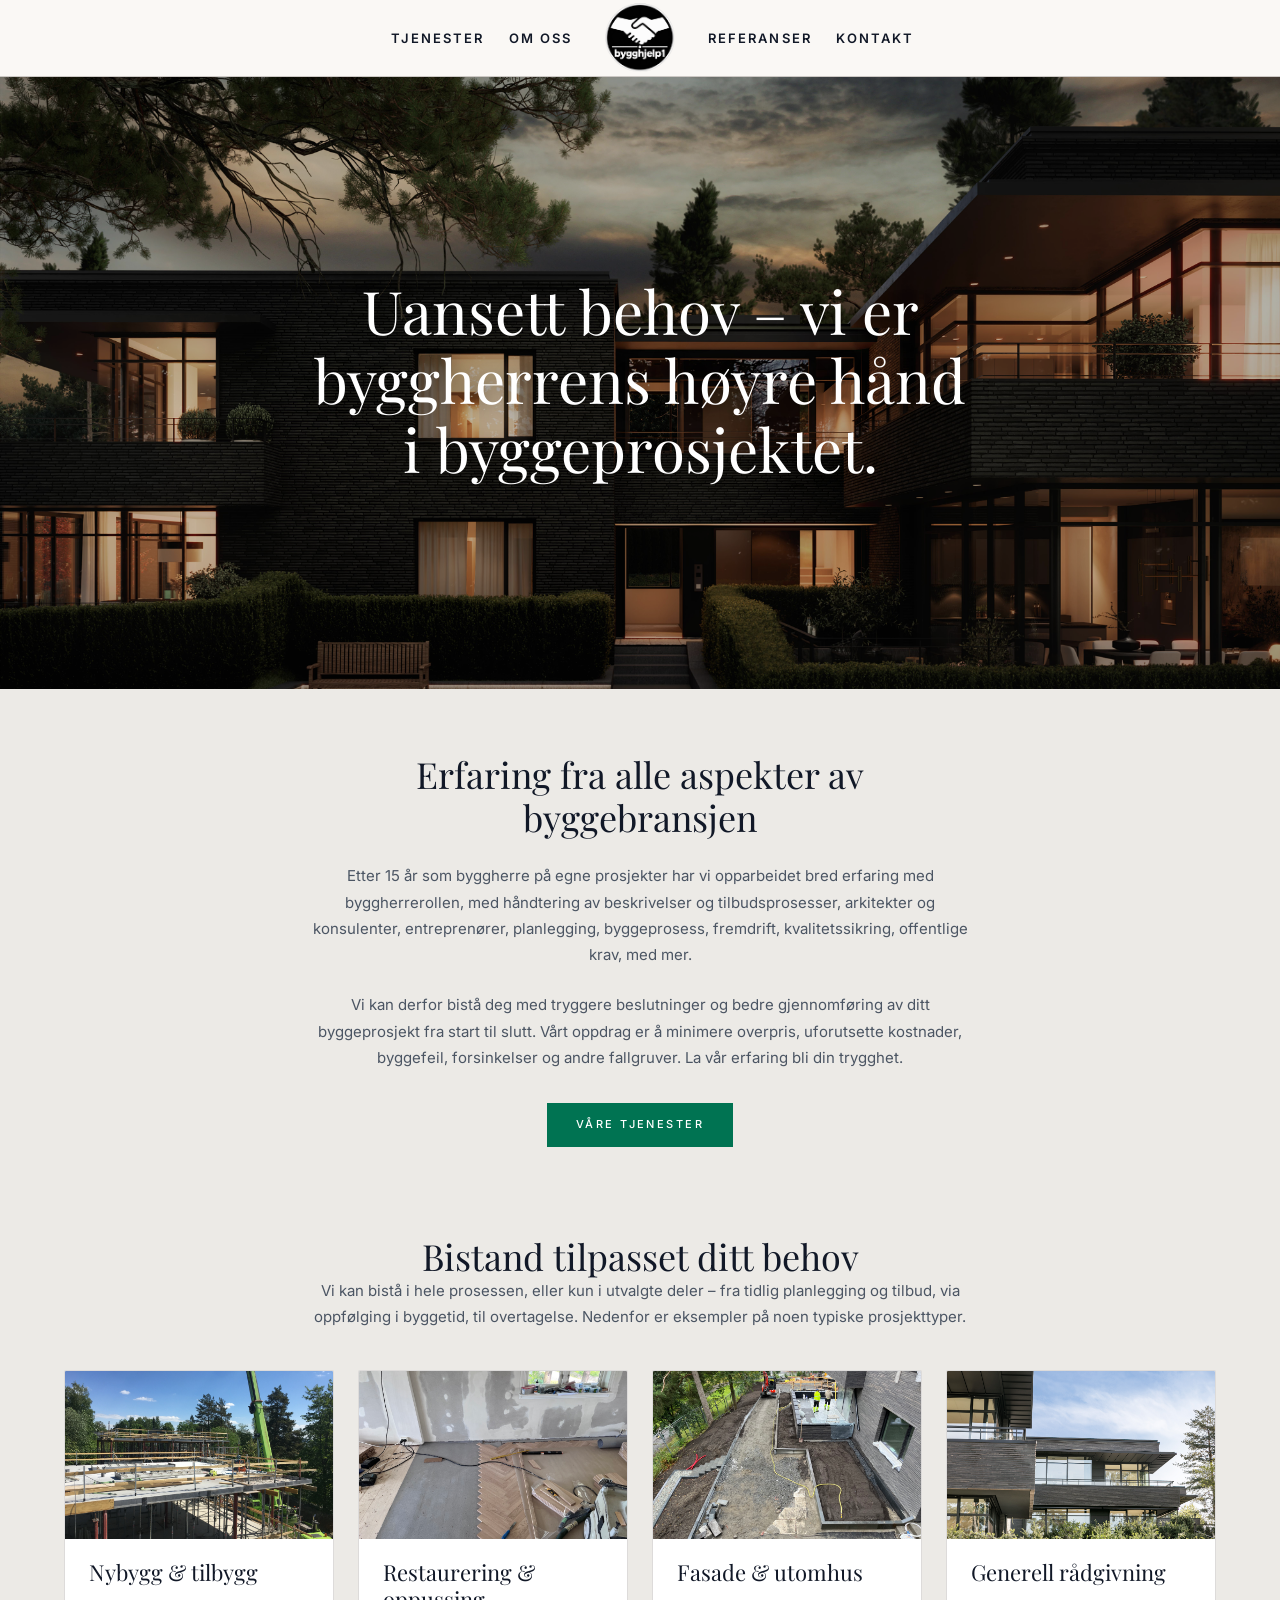
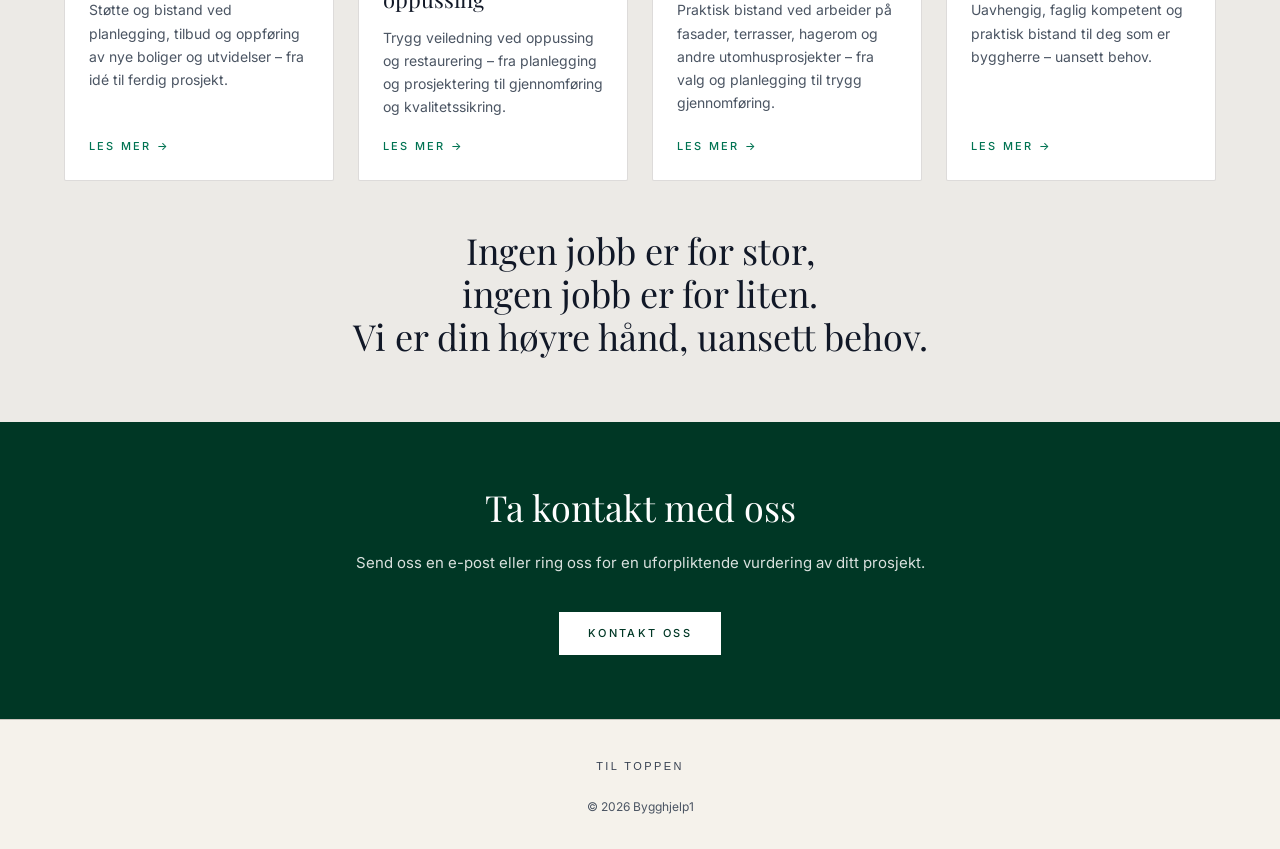
==== commit a8c28863: "Add a dedicated photo for the Restaurering & oppussing cards. Co-authored-by: Cursor <cursoragent@cu" ====
--- a/index.html
+++ b/index.html
@@ -106,7 +106,7 @@
 
             <a class="card" href="tjenester.html#restaurering">
               <div class="card-image">
-                <img src="assets/external/Hans foto.jpg" alt="Restaurering og oppussing" />
+                <img src="assets/external/restaurering-oppussing.jpg" alt="Restaurering og oppussing" />
               </div>
               <div class="card-body">
                 <h2>Restaurering & oppussing</h2>
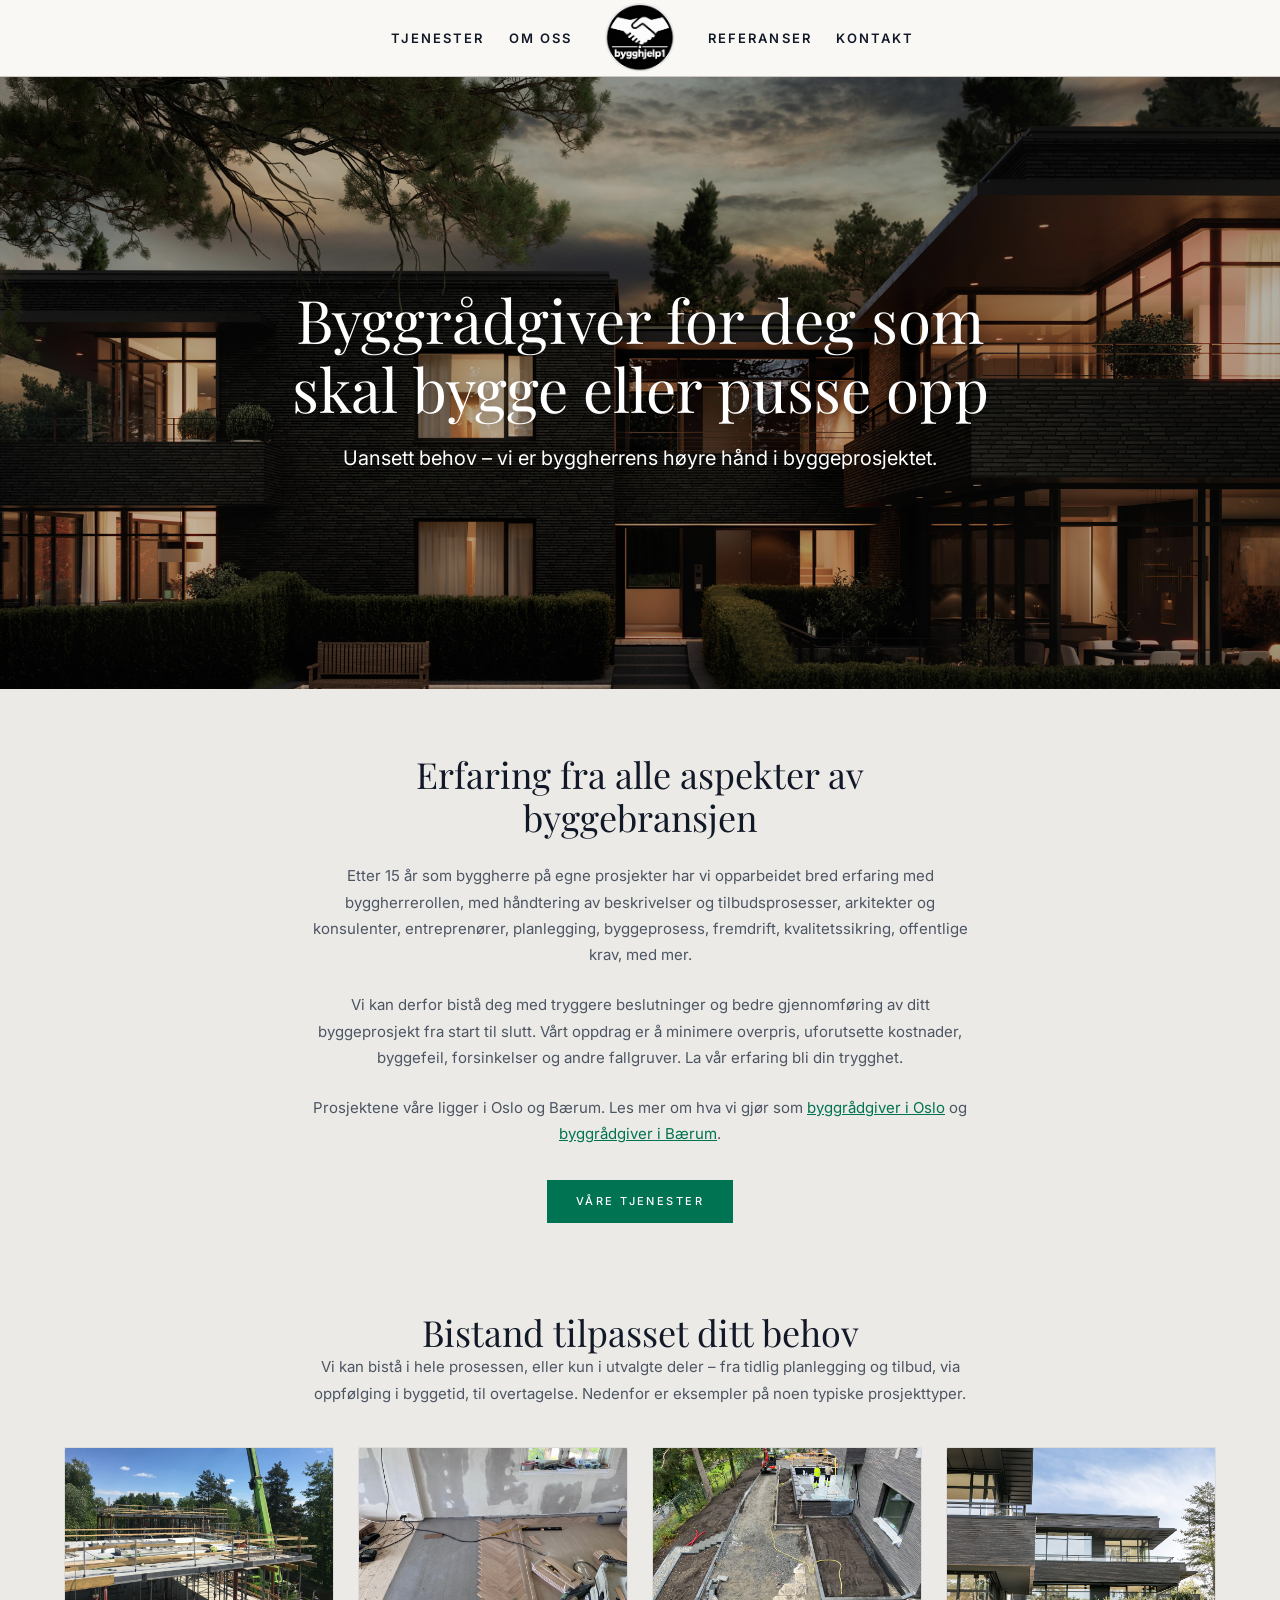
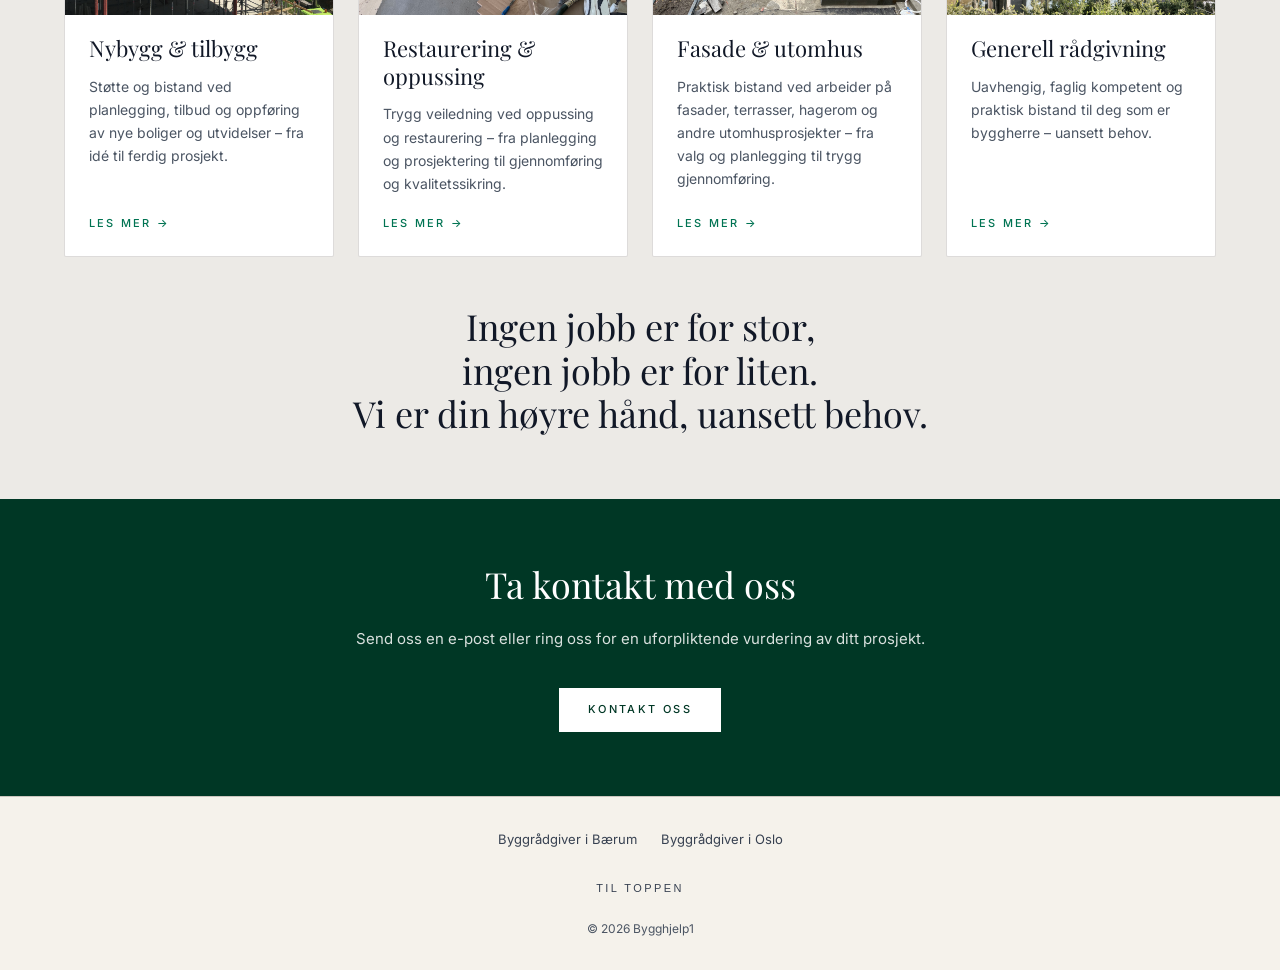
==== commit f0b255db: "SEO: nye titler og H1, stedssider for Bærum og Oslo, områdelenker i bunnen, areaServed, sitemap Co-A" ====
--- a/index.html
+++ b/index.html
@@ -3,12 +3,50 @@
   <head>
     <meta charset="UTF-8" />
     <meta name="viewport" content="width=device-width, initial-scale=1.0" />
-    <title>Bygghjelp1 | Byggkonsulent-tjenester</title>
+    <title>Byggrådgiver og byggherreombud i Oslo og Bærum | Bygghjelp1</title>
     <meta
       name="description"
       content="Bygghjelp1 hjelper privatpersoner og virksomheter med bedre pris, kvalitet og fremdrift i byggeprosjekter."
     />
-    <link rel="stylesheet" href="styles.css" />
+    <link rel="canonical" href="https://bygghjelp1.no/" />
+    <link rel="icon" type="image/png" sizes="32x32" href="/favicon-32.png" />
+    <link rel="icon" type="image/png" sizes="512x512" href="/favicon-512.png" />
+    <link rel="apple-touch-icon" href="/apple-touch-icon.png" />
+    <meta property="og:type" content="website" />
+    <meta property="og:site_name" content="Bygghjelp1" />
+    <meta property="og:title" content="Byggrådgiver og byggherreombud i Oslo og Bærum | Bygghjelp1" />
+    <meta property="og:description" content="Bygghjelp1 hjelper privatpersoner og virksomheter med bedre pris, kvalitet og fremdrift i byggeprosjekter." />
+    <meta property="og:url" content="https://bygghjelp1.no/" />
+    <meta property="og:image" content="https://bygghjelp1.no/assets/external/bygghjelp1-logo.png" />
+    <script type="application/ld+json">
+{
+  "@context": "https://schema.org",
+  "@type": "ProfessionalService",
+  "name": "Bygghjelp1",
+  "alternateName": "Bygghjelp 1",
+  "url": "https://bygghjelp1.no/",
+  "logo": "https://bygghjelp1.no/assets/external/bygghjelp1-logo.png",
+  "image": "https://bygghjelp1.no/assets/external/bygghjelp1-logo.png",
+  "description": "Byggkonsulent og byggherrerådgivning for privatpersoner og virksomheter: bedre pris, kvalitet og fremdrift i byggeprosjekter.",
+  "telephone": "+47 909 74 860",
+  "email": "post@bygghjelp1.no",
+  "areaServed": [
+    { "@type": "City", "name": "Oslo" },
+    { "@type": "AdministrativeArea", "name": "Bærum" }
+  ],
+  "founder": [
+    {
+      "@type": "Person",
+      "name": "Dag Badendyck"
+    },
+    {
+      "@type": "Person",
+      "name": "Hans Krøvel"
+    }
+  ]
+}
+    </script>
+    <link rel="stylesheet" href="styles.css?v=6" />
   </head>
   <body class="page-shell">
     <header class="site-header">
@@ -49,11 +87,8 @@
           alt="Byggeprosjekt"
         />
         <div class="page-hero-content">
-          <h1>
-            Uansett behov – vi er byggherrens høyre hånd
-            <br class="hide-mobile" />
-            i byggeprosjektet.
-          </h1>
+          <h1>Byggrådgiver for deg som skal bygge eller pusse opp</h1>
+          <p class="page-hero-lead">Uansett behov – vi er byggherrens høyre hånd i byggeprosjektet.</p>
         </div>
       </section>
 
@@ -71,6 +106,11 @@
             byggeprosjekt fra start til slutt. Vårt oppdrag er å minimere overpris, uforutsette
             kostnader, byggefeil, forsinkelser og andre fallgruver. La vår erfaring bli din
             trygghet.
+          </p>
+          <p class="section-intro">
+            Prosjektene våre ligger i Oslo og Bærum. Les mer om hva vi gjør som
+            <a href="byggradgiver-oslo.html">byggrådgiver i Oslo</a> og
+            <a href="byggradgiver-baerum.html">byggrådgiver i Bærum</a>.
           </p>
           <div class="section-actions">
             <a class="btn btn-primary" href="tjenester.html">Våre tjenester</a>
@@ -172,6 +212,10 @@
 
     <footer class="site-footer">
       <div class="footer-bottom">
+        <nav class="footer-areas" aria-label="Områder">
+          <a href="byggradgiver-baerum.html">Byggrådgiver i Bærum</a>
+          <a href="byggradgiver-oslo.html">Byggrådgiver i Oslo</a>
+        </nav>
         <button type="button" data-scroll-top>Til toppen</button>
         <p>© 2026 Bygghjelp1</p>
       </div>
--- a/styles.css
+++ b/styles.css
@@ -272,6 +272,28 @@
 
 .page-hero-home-image {
   object-position: center 74%;
+}
+
+.page-hero-om-oss-image {
+  object-position: center top;
+}
+
+.page-hero-tjenester-image {
+  object-position: center 38%;
+}
+
+.page-hero-referanser-image {
+  object-position: center center;
+}
+
+.page-hero-kontakt-image {
+  object-position: center 40%;
+}
+
+@media (max-width: 1023px) {
+  .page-hero-om-oss-image {
+    object-position: center 42%;
+  }
 }
 
 @media (max-width: 1024px) {
@@ -796,3 +818,75 @@
     display: none;
   }
 }
+
+/* Stedssider og bunnlenker (2026-11-19) */
+
+.page-hero-lead {
+  margin: 1.25rem 0 0;
+  max-width: 40rem;
+  font-size: clamp(1rem, 2.2vw, 1.25rem);
+  line-height: 1.5;
+  color: #fff;
+  text-shadow: 0 2px 12px rgba(0, 0, 0, 0.35);
+}
+
+.page-hero-local-image {
+  object-position: center 55%;
+}
+
+.section-intro a,
+.local-copy a {
+  color: var(--green);
+}
+
+.local-copy {
+  width: min(42rem, 92vw);
+  margin: 0 auto;
+}
+
+.local-copy h2 {
+  margin: 2.75rem 0 1rem;
+}
+
+.local-copy h2:first-child {
+  margin-top: 0;
+}
+
+.local-copy p,
+.local-copy li {
+  font-size: 0.9375rem;
+  color: var(--muted);
+  line-height: 1.75;
+}
+
+.local-copy ul {
+  margin: 0;
+  padding-left: 1.25rem;
+}
+
+.local-copy li {
+  margin: 0 0 0.6rem;
+}
+
+.local-copy li strong {
+  color: var(--text);
+}
+
+.footer-areas {
+  display: flex;
+  flex-wrap: wrap;
+  justify-content: center;
+  gap: 0.5rem 1.5rem;
+  margin: 0 auto 1.5rem;
+  padding: 0 1rem;
+}
+
+.footer-areas a {
+  font-size: 0.8125rem;
+  color: #374151;
+  text-decoration: none;
+}
+
+.footer-areas a:hover {
+  color: var(--green);
+}
